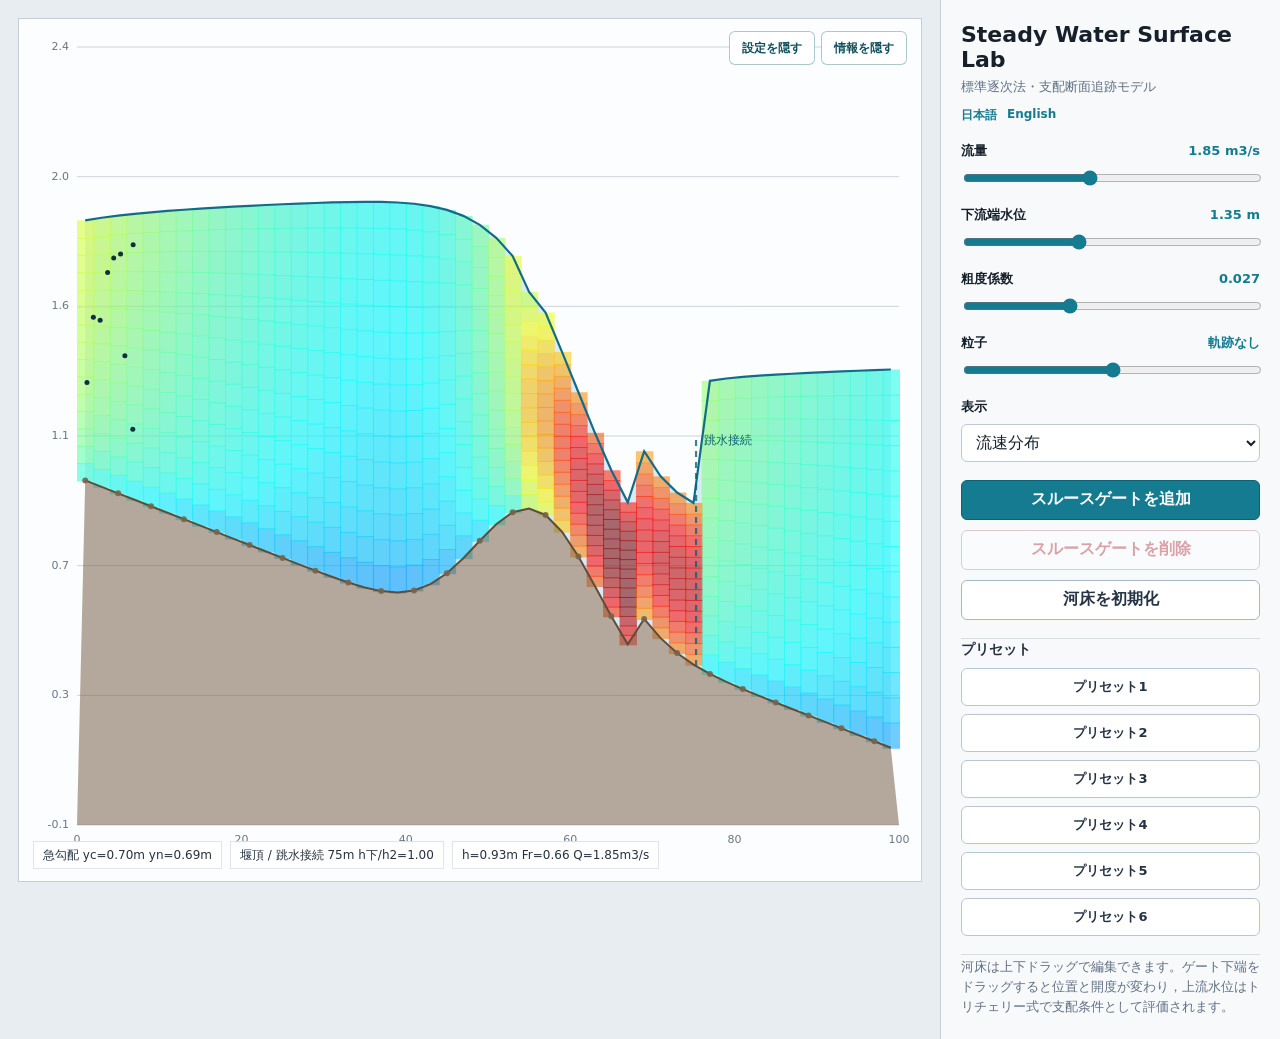
==== steady-ja.html @ 4794bfbe "Publish steady water surface lab" ====
<!doctype html>
<html lang="ja">
  <head>
    <meta charset="utf-8">
    <meta name="viewport" content="width=device-width, initial-scale=1">
    <title>Steady Water Surface Lab</title>
    <link rel="stylesheet" href="styles.css">
  </head>
  <body>
    <main class="app">
      <section class="stage">
        <div class="canvas-wrap">
          <canvas id="steadyCanvas" aria-label="定常開水路水面形"></canvas>
          <button id="togglePanel" class="panel-toggle" type="button">設定を隠す</button>
          <button id="toggleHud" class="hud-toggle" type="button">情報を隠す</button>
          <div class="hud">
            <span id="profileClass">-</span>
            <span id="controlState">-</span>
            <span id="steadyReadout">-</span>
          </div>
        </div>
      </section>

      <aside class="panel" aria-label="設定">
        <div class="brand">
          <h1>Steady Water Surface Lab</h1>
          <p>標準逐次法・支配断面追跡モデル</p>
          <div class="lang-links"><a href="steady.html">日本語</a><a href="steady-en.html">English</a></div>
        </div>

        <div class="control">
          <label for="flow">流量 <output id="flowOut"></output></label>
          <input id="flow" type="range" min="0.15" max="4.2" step="0.01" value="1.85">
        </div>

        <div class="control">
          <label for="tail">下流端水位 <output id="tailOut"></output></label>
          <input id="tail" type="range" min="0.45" max="2.8" step="0.01" value="1.35">
        </div>

        <div class="control">
          <label for="mann">粗度係数 <output id="mannOut"></output></label>
          <input id="mann" type="range" min="0.012" max="0.055" step="0.001" value="0.027">
        </div>

        <div class="control">
          <label for="particles">粒子 <output id="particlesOut"></output></label>
          <input id="particles" type="range" min="0" max="2" step="1" value="1">
        </div>

        <div class="control">
          <label for="viewMode">表示</label>
          <select id="viewMode">
            <option value="speed" selected>流速分布</option>
            <option value="froude">フルード数</option>
            <option value="plain">水面形のみ</option>
          </select>
        </div>

        <div class="buttons">
          <button id="addSteadyGate" type="button">スルースゲートを追加</button>
          <button id="deleteSteadyGate" class="secondary danger" type="button">スルースゲートを削除</button>
          <button id="resetSteadyBed" type="button">河床を初期化</button>
        </div>

        <div class="preset-group">
          <h2>プリセット</h2>
          <div class="preset-grid">
            <button type="button" data-preset="mild-gate-low">プリセット1</button>
            <button type="button" data-preset="mild-gate-high">プリセット2</button>
            <button type="button" data-preset="mild-weir-free">プリセット3</button>
            <button type="button" data-preset="mild-weir-submerged">プリセット4</button>
            <button type="button" data-preset="steep-uniform-low">プリセット5</button>
            <button type="button" data-preset="steep-uniform-high">プリセット6</button>
          </div>
        </div>

        <div class="notes">
          <p>河床は上下ドラッグで編集できます。ゲート下端をドラッグすると位置と開度が変わり，上流水位はトリチェリー式で支配条件として評価されます。</p>
        </div>
      </aside>
    </main>

    <script src="steady.js"></script>
  </body>
</html>
---- styles.css ----
:root {
  color-scheme: light;
  --ink: #17202a;
  --muted: #627184;
  --line: #d6dde5;
  --panel: #f7f9fb;
  --water: #4aa7c8;
  --bed: #79634a;
  --accent: #147b90;
  --danger: #b43945;
}

* {
  box-sizing: border-box;
}

html,
body {
  width: 100%;
  min-height: 100%;
  margin: 0;
}

body {
  font-family: Inter, ui-sans-serif, system-ui, -apple-system, BlinkMacSystemFont, "Segoe UI", sans-serif;
  color: var(--ink);
  background: #e8edf2;
}

.landing {
  display: grid;
  min-height: 100vh;
  place-items: center;
  padding: 24px;
}

.landing-inner {
  width: min(640px, 100%);
  padding: 28px;
  border: 1px solid #c5ced8;
  background: #fbfdff;
}

.landing-inner h1 {
  margin: 0 0 10px;
  font-size: 30px;
  line-height: 1.1;
}

.landing-inner p {
  margin: 0 0 22px;
  color: var(--muted);
  line-height: 1.6;
}

.landing-actions {
  display: flex;
  flex-wrap: wrap;
  gap: 10px;
}

.landing-actions a {
  min-height: 42px;
  padding: 10px 14px;
  border: 1px solid #0d6273;
  border-radius: 6px;
  background: #147b90;
  color: white;
  font-weight: 700;
  text-decoration: none;
}

.landing-actions a + a {
  border-color: #aab6c2;
  background: white;
  color: #263445;
}

.app {
  display: grid;
  grid-template-columns: minmax(0, 1fr) 340px;
  min-height: 100vh;
}

.app.panel-hidden {
  grid-template-columns: minmax(0, 1fr);
}

.app.panel-hidden .panel {
  display: none;
}

.stage {
  min-width: 0;
  padding: 18px;
}

.canvas-wrap {
  position: relative;
  width: 100%;
  height: calc(100vh - 36px);
  min-height: 560px;
  border: 1px solid #c5ced8;
  background: #fbfdff;
  overflow: hidden;
}

canvas {
  display: block;
  width: 100%;
  height: 100%;
  touch-action: none;
  cursor: crosshair;
}

.hud {
  position: absolute;
  left: 14px;
  right: 14px;
  bottom: 12px;
  display: flex;
  flex-wrap: wrap;
  gap: 8px;
  pointer-events: none;
}

.hud-toggle,
.panel-toggle {
  position: absolute;
  top: 12px;
  z-index: 2;
  min-height: 34px;
  padding: 0 12px;
  border-color: rgba(13, 98, 115, 0.35);
  background: rgba(255, 255, 255, 0.88);
  color: #124f5e;
  font-size: 12px;
  backdrop-filter: blur(8px);
}

.hud-toggle {
  right: 14px;
}

.panel-toggle {
  right: 106px;
}

.canvas-wrap.hud-hidden .hud {
  display: none;
}

.hud span {
  min-height: 28px;
  padding: 5px 9px;
  border: 1px solid rgba(23, 32, 42, 0.12);
  background: rgba(255, 255, 255, 0.82);
  color: #253242;
  font-size: 12px;
  line-height: 16px;
  backdrop-filter: blur(8px);
}

.panel {
  display: flex;
  flex-direction: column;
  gap: 18px;
  padding: 22px 20px;
  border-left: 1px solid #c8d1da;
  background: var(--panel);
  overflow-y: auto;
}

.brand h1 {
  margin: 0 0 4px;
  font-size: 22px;
  line-height: 1.15;
  letter-spacing: 0;
}

.brand p,
.notes p {
  margin: 0;
  color: var(--muted);
  font-size: 13px;
  line-height: 1.55;
}

.lang-links {
  display: flex;
  gap: 10px;
  margin-top: 10px;
  font-size: 12px;
}

.lang-links a {
  color: var(--accent);
  text-decoration: none;
  font-weight: 700;
}

.lang-links a:hover {
  text-decoration: underline;
}

.control {
  display: grid;
  gap: 8px;
}

label {
  display: flex;
  align-items: center;
  justify-content: space-between;
  gap: 12px;
  font-size: 13px;
  font-weight: 650;
}

output {
  min-width: 68px;
  color: var(--accent);
  text-align: right;
  font-variant-numeric: tabular-nums;
}

input[type="range"] {
  width: 100%;
  accent-color: var(--accent);
}

select {
  width: 100%;
  min-height: 38px;
  padding: 0 10px;
  border: 1px solid #bfc9d4;
  border-radius: 6px;
  background: white;
  color: var(--ink);
  font: inherit;
}

.toggles {
  display: grid;
  grid-template-columns: 1fr 1fr;
  gap: 10px;
}

.toggles label {
  justify-content: flex-start;
  min-height: 38px;
  padding: 0 10px;
  border: 1px solid #c8d1da;
  border-radius: 6px;
  background: white;
}

.buttons {
  display: grid;
  grid-template-columns: 1fr;
  gap: 10px;
}

button {
  min-height: 40px;
  border: 1px solid #0d6273;
  border-radius: 6px;
  background: #147b90;
  color: white;
  font: inherit;
  font-weight: 700;
  cursor: pointer;
}

button + button {
  border-color: #aab6c2;
  background: white;
  color: #263445;
}

button.secondary {
  border-color: #aab6c2;
  background: white;
  color: #263445;
}

button.danger {
  border-color: #c79097;
  color: var(--danger);
}

button:active {
  transform: translateY(1px);
}

button:disabled {
  cursor: default;
  opacity: 0.45;
  transform: none;
}

.preset-group {
  display: grid;
  gap: 10px;
  padding-top: 2px;
  border-top: 1px solid var(--line);
}

.preset-group h2 {
  margin: 0;
  color: #253242;
  font-size: 14px;
  line-height: 1.2;
}

.preset-grid {
  display: grid;
  grid-template-columns: 1fr;
  gap: 8px;
}

.preset-grid button {
  min-height: 38px;
  border-color: #b9c6d2;
  background: white;
  color: #243243;
  font-size: 13px;
  text-align: center;
  padding: 0 11px;
}

.preset-grid button.active {
  border-color: #147b90;
  background: #e7f3f6;
  color: #0d6273;
}

.notes {
  padding-top: 2px;
  border-top: 1px solid var(--line);
}

@media (max-width: 920px) {
  .app {
    grid-template-columns: minmax(150px, 1fr) minmax(220px, 44vw);
    min-height: 100svh;
  }

  .app.panel-hidden {
    grid-template-columns: 1fr;
  }

  .stage {
    padding: 8px;
  }

  .canvas-wrap {
    height: calc(100svh - 16px);
    min-height: 0;
  }

  .hud {
    top: 52px;
    bottom: auto;
    align-content: flex-start;
  }

  .hud span {
    max-width: 100%;
  }

  .panel {
    gap: 12px;
    max-height: 100svh;
    padding: 12px;
    border-left: 1px solid #c8d1da;
    border-top: 0;
  }

  .brand h1 {
    font-size: 16px;
  }

  .brand p,
  .notes {
    display: none;
  }

  .buttons {
    gap: 7px;
  }

  button {
    min-height: 36px;
    font-size: 13px;
  }

  .preset-grid {
    gap: 7px;
  }
}
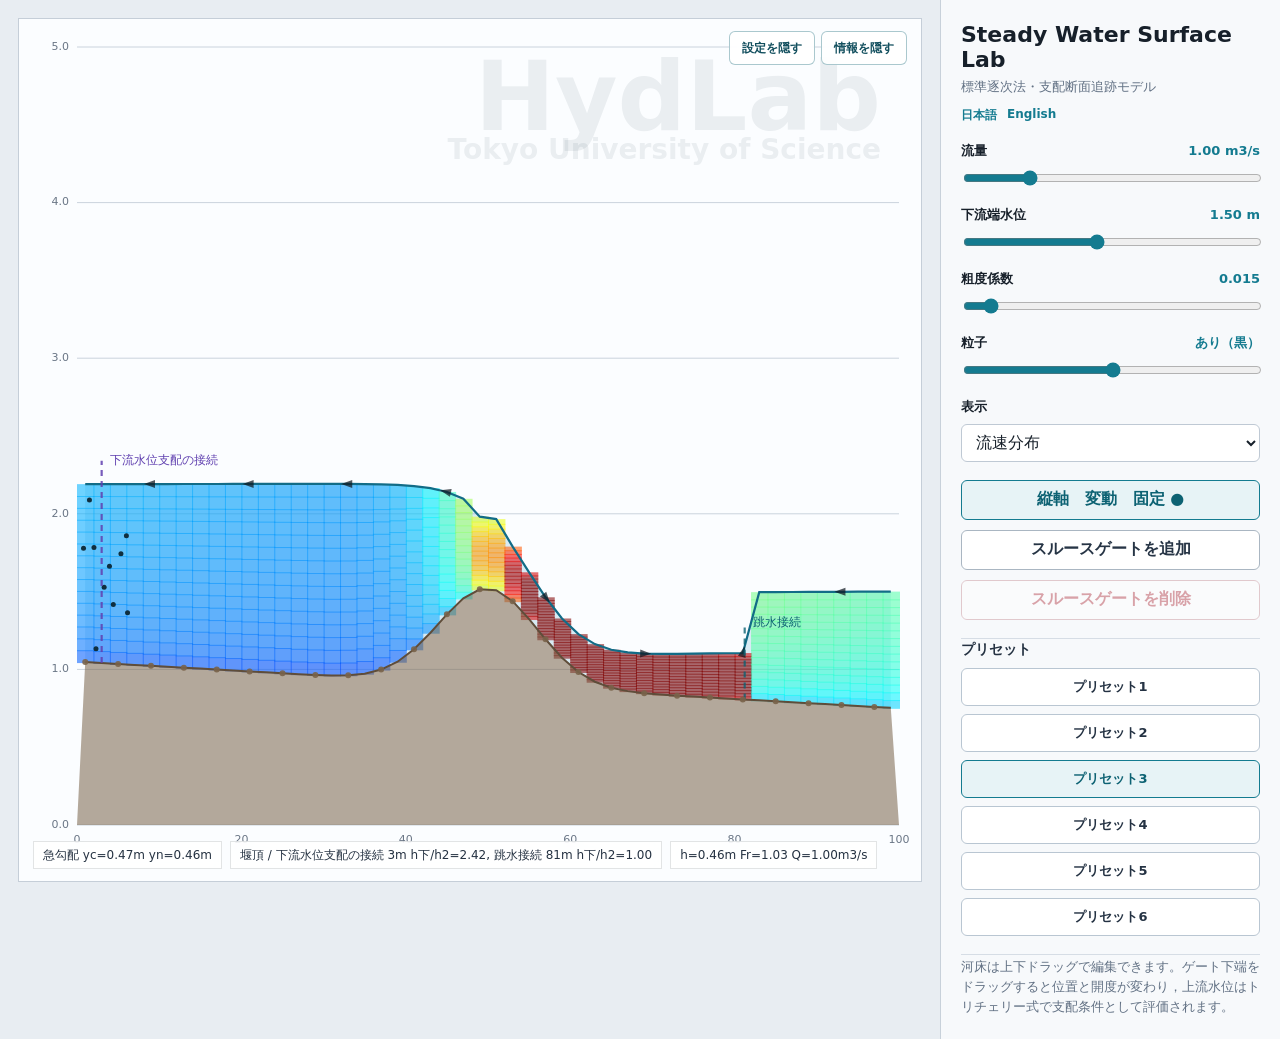
==== commit 77b34337: "Refine vertical axis control" ====
--- a/steady-ja.html
+++ b/steady-ja.html
@@ -58,9 +58,9 @@
         </div>
 
         <div class="buttons">
+          <button id="toggleAxis" class="secondary axis-toggle" type="button">縦軸　変動 ●　固定</button>
           <button id="addSteadyGate" type="button">スルースゲートを追加</button>
           <button id="deleteSteadyGate" class="secondary danger" type="button">スルースゲートを削除</button>
-          <button id="resetSteadyBed" type="button">河床を初期化</button>
         </div>
 
         <div class="preset-group">
--- a/styles.css
+++ b/styles.css
@@ -284,6 +284,12 @@
   color: #263445;
 }
 
+button.secondary.active {
+  border-color: #147b90;
+  background: #e7f3f6;
+  color: #0d6273;
+}
+
 button.danger {
   border-color: #c79097;
   color: var(--danger);
